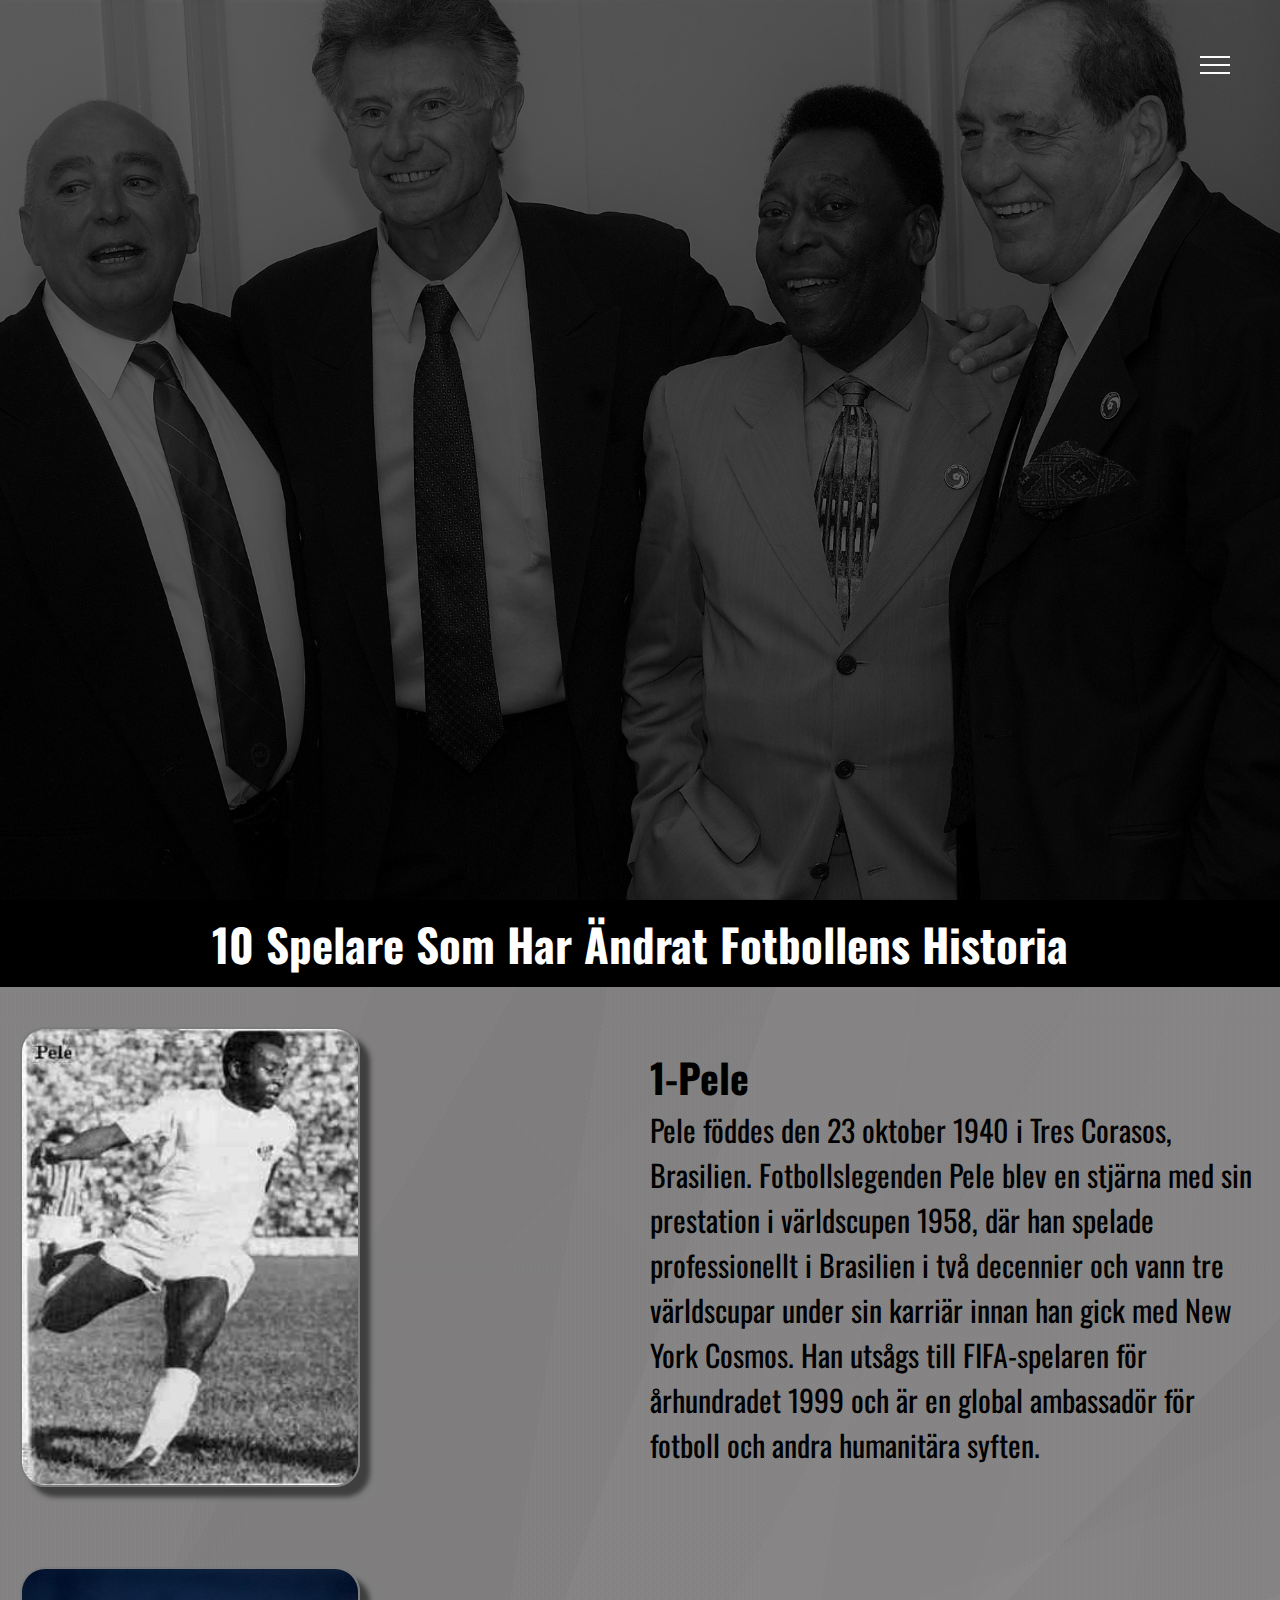
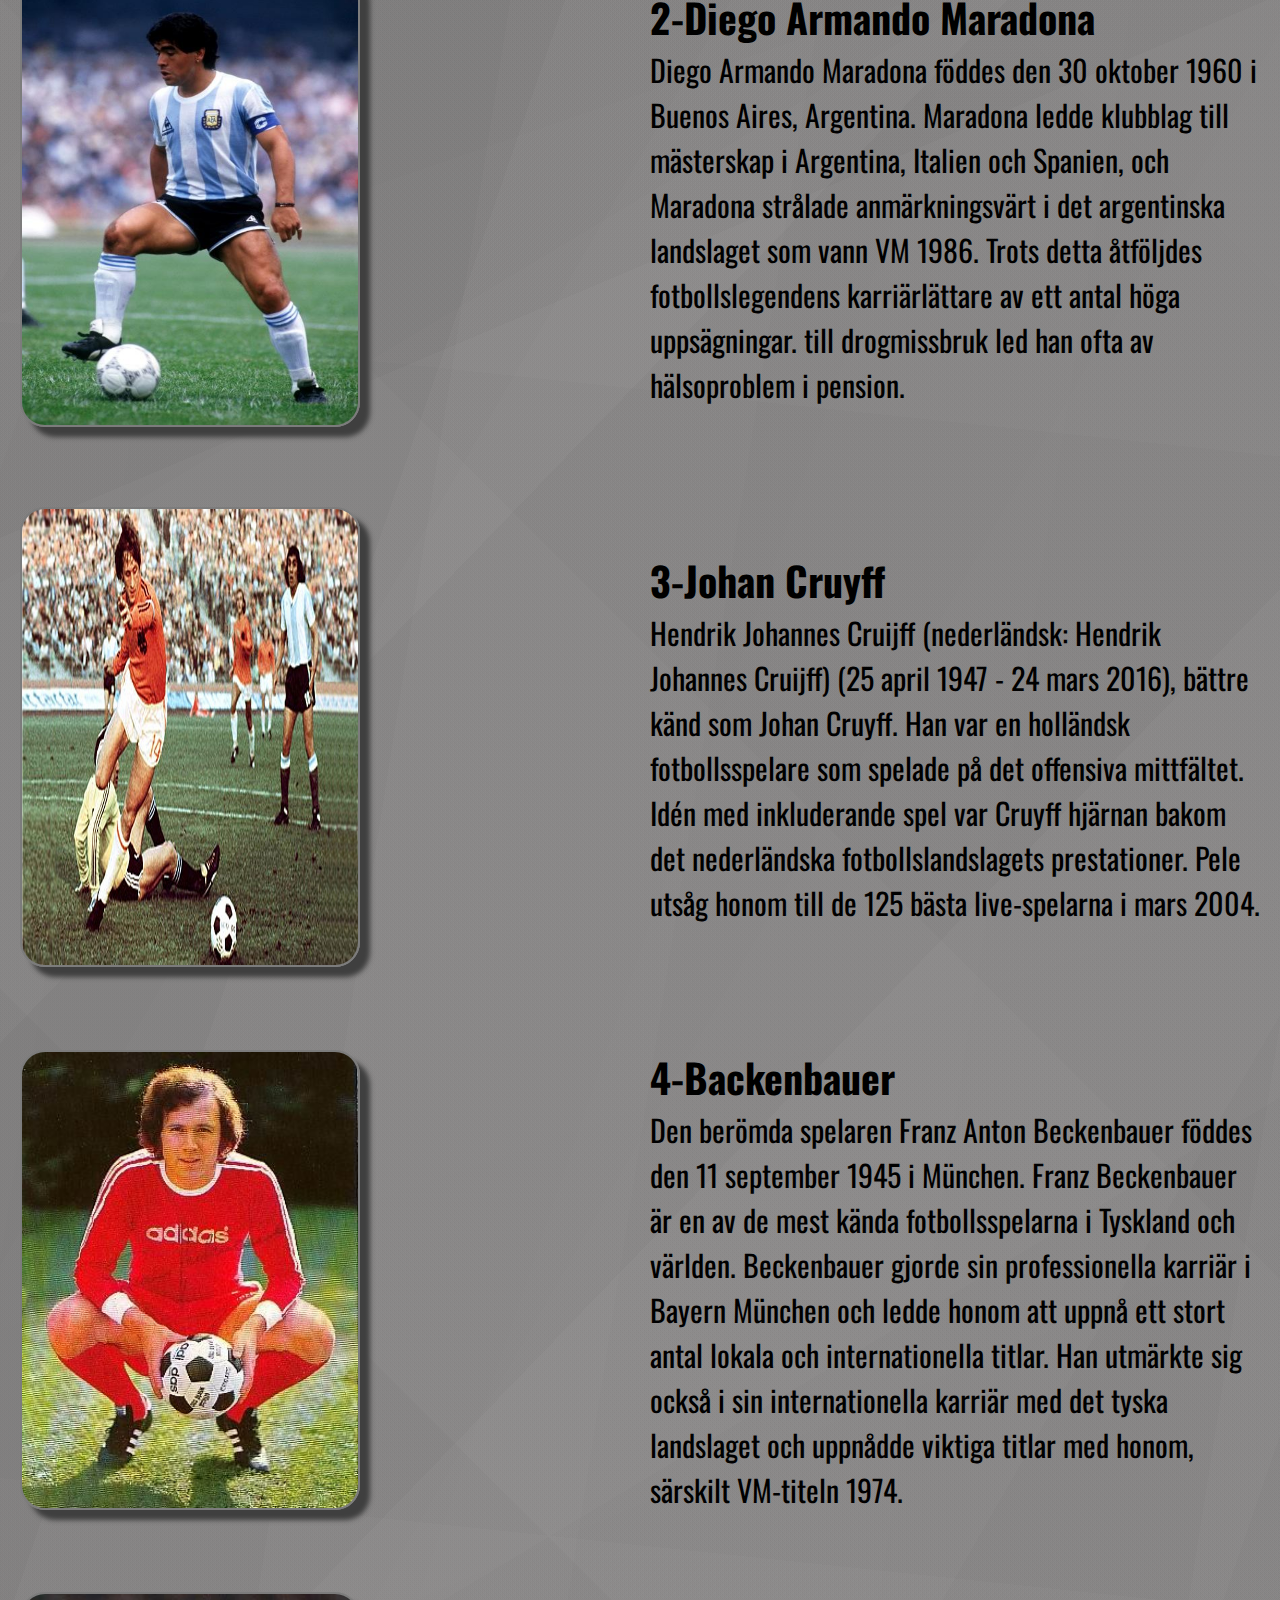
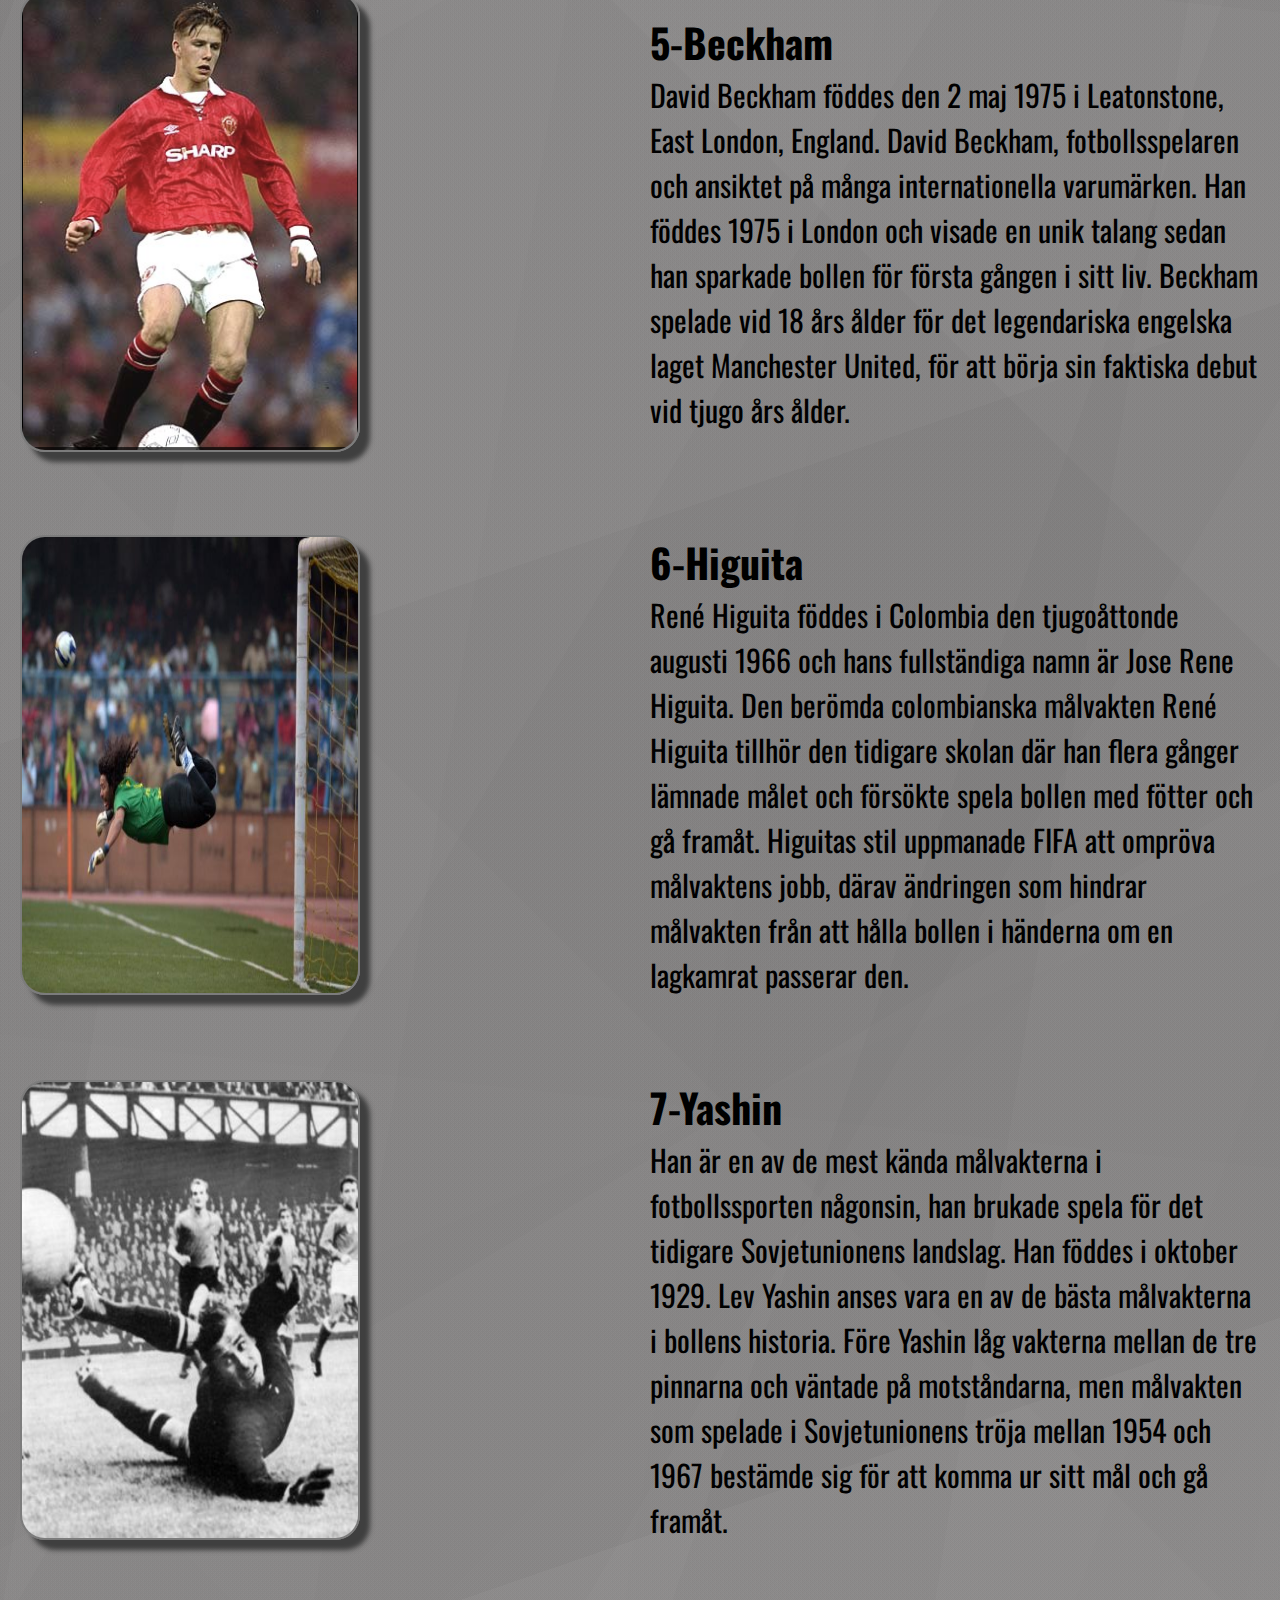
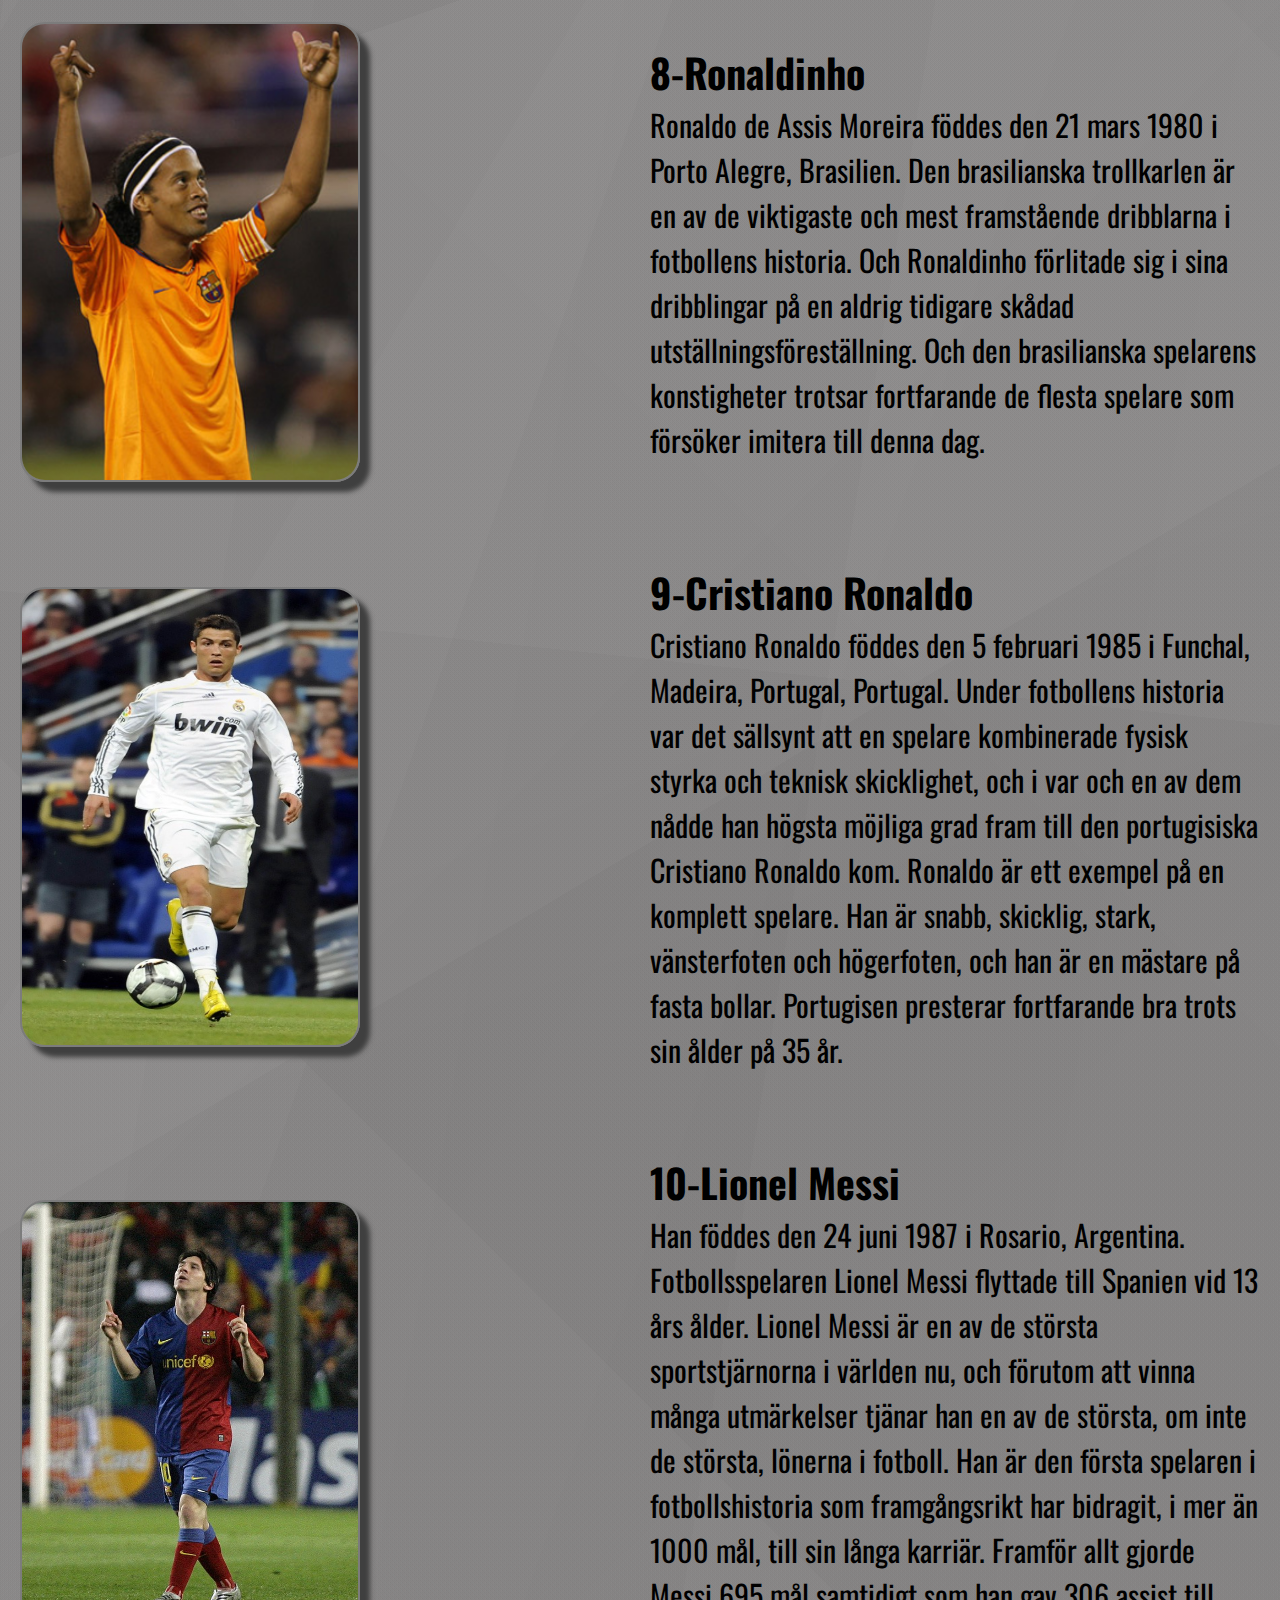
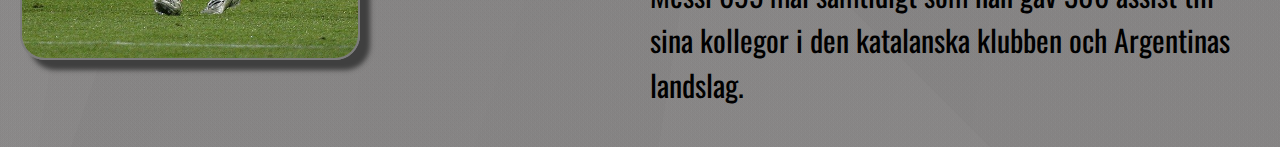
==== fotboll-spelare.html @ 87a8780b "Web Projekt Klar" ====
<!DOCTYPE html>
<html lang="en">
<head>
    <meta charset="UTF-8">
    <meta http-equiv="X-UA-Compatible" content="IE=edge">
    <meta name="viewport" content="width=device-width, initial-scale=1.0">
    <title>Document</title>
    <link rel="stylesheet" href="fotboll-spelare.css">

<link rel="preconnect" href="https://fonts.gstatic.com">

<link rel="preconnect" href="https://fonts.gstatic.com">

<link href="https://fonts.googleapis.com/css2?family=PT+Sans&display=swap" rel="stylesheet">

<link href="https://fonts.googleapis.com/css2?family=Karantina:wght@300;400;700&family=Source+Sans+Pro:ital,wght@0,300;1,200;1,300&display=swap" rel="stylesheet">

<link rel="preconnect" href="https://fonts.gstatic.com">
<link href="https://fonts.googleapis.com/css2?family=Oswald:wght@200&display=swap" rel="stylesheet">

</head>
<body>
    <div class="container">
        <div class="navbar-icon">
            <div class="linje linje-1"></div>
            <div class="linje linje-2"></div>
            <div class="linje linje-3"></div>

        </div>
        <header class="header">
            <div class="img-wrapper">
                <img src="bilder/legender2.jpg">
            </div>
            <div class="txt">
            <h1>Fotball legender</h1>
            </div>
        </header>

        <section class="sidebar">
            <ul class="menu">
                <li class="menu-item">
                    <a href="index.html" class="menu-link"data-content="Start Sidan">Start Sidan</a>
                </li>

                <li class="menu-item">
                    <a href="index2.html" class="menu-link"data-content="Historian">Historian</a>
                </li>

                <li class="menu-item">
                    <a href="om-mig.html" class="menu-link" data-content="Om Sidan">Om Sidan</a>
                </li>
            <li class="kontakt.html">
                <a href="kontakt.html"
                class="menu-link"data-content="Kontakt">Kontakt</a>
            </li>
        </ul>
        </section>

        <div class="innehåll">
            <h1>10 Spelare Som Har Ändrat Fotbollens Historia</h1>
            <div class="split">
              <div>
                <img src="bilder/pele.jpg" width="340" height="460">
              </div>
              <div>
                <h2>1-Pele</h2>
                <p>Pele föddes den 23 oktober 1940 i Tres Corasos, Brasilien. 
                    Fotbollslegenden Pele blev en stjärna med sin prestation i världscupen 1958, 
                    där han spelade professionellt i Brasilien i två decennier och vann tre världscupar under sin karriär innan han gick med New York Cosmos.
                    Han utsågs till FIFA-spelaren för århundradet 1999 och är en global ambassadör för fotboll och andra humanitära syften.</p>
              </div>
            </div>
          
          
     
    
          
            <div class="split">
              <div>
                <img src="bilder/maradona.jpg"width="340" height="460">
              </div>
              <div>
                <h2>2-Diego Armando Maradona</h2>
                <p>
                  Diego Armando Maradona föddes den 30 oktober 1960 i Buenos Aires, Argentina. Maradona ledde klubblag till mästerskap i Argentina, Italien och Spanien,
                  och Maradona strålade anmärkningsvärt i det argentinska landslaget som vann VM 1986. 
                  Trots detta åtföljdes fotbollslegendens karriärlättare av ett antal höga uppsägningar. till drogmissbruk led han ofta av hälsoproblem i pension.</p>
              </div>
            </div>
          

          
            <div class="split">
              <div>
                <img src="bilder/cruyff.jpg"width="340" height="460">
              </div>
              <div>
                <h2>3-Johan Cruyff</h2>
                <p>Hendrik Johannes Cruijff (nederländsk: Hendrik Johannes Cruijff) (25 april 1947 - 24 mars 2016), bättre känd som Johan Cruyff. 
                  Han var en holländsk fotbollsspelare som spelade på det offensiva mittfältet. 
                  Idén med inkluderande spel var Cruyff hjärnan bakom det nederländska fotbollslandslagets prestationer. 
                  Pele utsåg honom till de 125 bästa live-spelarna i mars 2004.</p>
              </div>
            </div>
          

          
            <div class="split">
              <div>
                <img src="bilder/backenbauer.jpg"width="340" height="460">
              </div>
              <div>
                <h2>4-Backenbauer</h2>
                <p>
                  Den berömda spelaren Franz Anton Beckenbauer föddes den 11 september 1945 i München. 
                  Franz Beckenbauer är en av de mest kända fotbollsspelarna i Tyskland och världen. 
                  Beckenbauer gjorde sin professionella karriär i Bayern München och ledde honom att uppnå ett stort antal lokala och internationella titlar. 
                  Han utmärkte sig också i sin internationella karriär med det tyska landslaget och uppnådde viktiga titlar med honom, särskilt VM-titeln 1974.</p>
              </div>
            </div>
          

          
            <div class="split">
              <div>
                <img src="bilder/beckham.png"width="340" height="460">
              </div>
              <div>
                <h2>5-Beckham</h2>
                <p>David Beckham föddes den 2 maj 1975 i Leatonstone, East London, England. David Beckham, 
                  fotbollsspelaren och ansiktet på många internationella varumärken. 
                  Han föddes 1975 i London och visade en unik talang sedan han sparkade bollen för första gången i sitt liv. 
                  Beckham spelade vid 18 års ålder för det legendariska engelska laget Manchester United, för att börja sin faktiska debut vid tjugo års ålder.
                  </p>
              </div>
            </div>
          

          
            <div class="split">
              <div>
                <img src="bilder/higuita.jpg"width="340" height="460">
              </div>
              <div>
                <h2>6-Higuita</h2>
                <p>René Higuita föddes i Colombia den tjugoåttonde augusti 1966 och hans fullständiga namn är Jose Rene Higuita. 
                  Den berömda colombianska målvakten René Higuita tillhör den tidigare skolan där han flera gånger lämnade målet och försökte spela bollen med fötter och gå framåt. 
                  Higuitas stil uppmanade FIFA att ompröva målvaktens jobb, 
                  därav ändringen som hindrar målvakten från att hålla bollen i händerna om en lagkamrat passerar den.</p>
              </div>
            </div>
          

          
            <div class="split">
              <div>
                <img src="bilder/yashin.jpg"width="340" height="460">
              </div>
              <div>
                <h2>7-Yashin</h2>
                <p>Han är en av de mest kända målvakterna i fotbollssporten någonsin, 
                  han brukade spela för det tidigare Sovjetunionens landslag. 
                  Han föddes i oktober 1929. Lev Yashin anses vara en av de bästa målvakterna i bollens historia. 
                  Före Yashin låg vakterna mellan de tre pinnarna och väntade på motståndarna, 
                  men målvakten som spelade i Sovjetunionens tröja mellan 1954 och 1967 bestämde sig för att komma ur sitt mål och gå framåt.</p>
              </div>
            </div>
          

            <div class="split">
              <div>
                <img src="bilder/ronaldinho.jpg"width="340" height="460">
              </div>
              <div>
                <h2>8-Ronaldinho</h2>
                <p>Ronaldo de Assis Moreira föddes den 21 mars 1980 i Porto Alegre, Brasilien. 
                  Den brasilianska trollkarlen är en av de viktigaste och mest framstående dribblarna i fotbollens historia. 
                  Och Ronaldinho förlitade sig i sina dribblingar på en aldrig tidigare skådad utställningsföreställning. 
                  Och den brasilianska spelarens konstigheter trotsar fortfarande de flesta spelare som försöker imitera till denna dag.</p>
              </div>
            </div>
          

          
            <div class="split">
              <div>
                <img src="bilder/cristiano.jpg"width="340" height="460">
              </div>
              <div>
                <h2>9-Cristiano Ronaldo</h2>
                <p>Cristiano Ronaldo föddes den 5 februari 1985 i Funchal, Madeira, Portugal, Portugal. 
                  Under fotbollens historia var det sällsynt att en spelare kombinerade fysisk styrka och teknisk skicklighet, 
                  och i var och en av dem nådde han högsta möjliga grad fram till den portugisiska Cristiano Ronaldo kom. 
                  Ronaldo är ett exempel på en komplett spelare. Han är snabb, skicklig, stark, vänsterfoten och högerfoten, 
                  och han är en mästare på fasta bollar. Portugisen presterar fortfarande bra trots sin ålder på 35 år.
                  </p>
              </div>
            </div>
          

       
            <div class="split">
              <div>
                <img src="bilder/messi.jpg"width="340" height="460">
              </div>
              <div>
                <h2>10-Lionel Messi</h2>
                <p>Han föddes den 24 juni 1987 i Rosario, Argentina. Fotbollsspelaren Lionel Messi flyttade till Spanien vid 13 års ålder. 
                  Lionel Messi är en av de största sportstjärnorna i världen nu, och förutom att vinna många utmärkelser tjänar han en av de största, 
                  om inte de största, lönerna i fotboll. Han är den första spelaren i fotbollshistoria som framgångsrikt har bidragit, i mer än 1000 mål, 
                  till sin långa karriär. 
                  Framför allt gjorde Messi 695 mål samtidigt som han gav 306 assist till sina kollegor i den katalanska klubben och Argentinas landslag.
                  </p>
              </div>
            </div>
          </div>

<script src="script.js"></script>
</body>
</html>
---- fotboll-spelare.css ----
*{
    margin: 0;
    padding: 0;
    outline: none;
    box-sizing: border-box;
    list-style: none;
    text-decoration: none;
}

html{
    font-size: 62.5%;
}
/* css för Navbarens utseende */
.navbar-icon{
width: 3rem ;
height: 3rem;
position: fixed;
top: 5rem;
right: 5rem;
z-index: 200;
display: flex;
flex-direction: column;
justify-content: space-evenly;
cursor: pointer;
transition:right 0.7s;
}
.change .navbar-icon{
    right: 20vw;
}

.linje{
width: 100%;
height: 0.2rem;
background-color:rgb(252, 252, 252);
box-shadow:0 0.1rem, 0.2rem rgba(0,0,0,0.2);

}

.change .linje-1{
    transform: rotate(45deg)
    translate(0.3rem, 0.8rem);
}
.change .linje-2{
    opacity: 0;
    visibility: hidden;
}
.change .linje-3{
    transform: rotate(-45deg)
    translate(0.3rem,-0.8rem);
}
/* slut på navbar */

/* css för backgrunden och texten*/
.header{
    width: 100%;
    height: 100vh;
    position: relative;
    perspective: 100rem;
    overflow: hidden;

}

.img-wrapper{
    width: 100%;
    height: 100%;
    background-color: rgba(0,0,0,
    1);

    overflow: hidden;

}
.img-wrapper img {
    width: 100%;
    height: 100%;
    object-fit: cover;
    opacity: 0.5;
    animation-name: scale;
    animation-duration: 10s;
}
@keyframes scale {
    0% {
        transform: scale(1.5);
    }
    100% {
        transform: scale(1);
    }
}


.txt h1:nth-child(1){
    position: absolute;
    top: 40%;
   text-align: center;
    font-family:'karantina',serif;
    font-size: 5.5vw;
    font-weight: 300;
    color: white;
    width: 100%;
    line-height: 10rem;
    letter-spacing: 1.5rem;
    text-shadow: 0 0.3rem, 0.5rem rgba(0,0,0,0.2);
    opacity: 0;
    animation: flytta-upp-texten 3s forwards;
   
}


@keyframes flytta-upp-texten {
0%{
    transform: translateY(40rem) rotatey(-20deg);
}
100% {
    transform: translateY(0)
    rotate(0);
    opacity: 1;
}
}
 .sidebar{
     width: 26vw;
     height: 100vh;
     position: fixed;
     top: 0;
     right: -40rem;
     background-color: black;
     transition: right 0.7s;
 }

 @media screen and (max-width: 44rem) {
  .sidebar{
    width: 34vw;
  }
}
 
 .change .sidebar{
     right: 0%;
 }
 .menu{
     position: absolute;
     top:40%;
     left: 50%;
     transform: translate(-50%,-50%);
 }

 .menu-link{
     font-family:'karantina';
     font-size: 6rem;
     color:rgb(255, 255, 255);
     position: relative;
 }

.menu-link::before{
    content: attr(data-content);
    position: absolute;
    top: 0;
    left: 0;
    color: rgb(196, 124, 17);
    width: 0;
    overflow: hidden;
    white-space: nowrap;
    transition:width 0.6s;
}
.menu-link:hover::before{
width: 100%;
}


/* Css för Innehållet */
.innehåll{
background-image: linear-gradient(161deg, rgba(121, 121, 121, 0.02) 0%, rgba(121, 121, 121, 0.02) 16.667%,rgba(193, 193, 193, 0.02) 16.667%, rgba(193, 193, 193, 0.02) 33.334%,rgba(177, 177, 177, 0.02) 33.334%, rgba(177, 177, 177, 0.02) 50.001000000000005%,rgba(5, 5, 5, 0.02) 50.001%, rgba(5, 5, 5, 0.02) 66.668%,rgba(229, 229, 229, 0.02) 66.668%, rgba(229, 229, 229, 0.02) 83.33500000000001%,rgba(211, 211, 211, 0.02) 83.335%, rgba(211, 211, 211, 0.02) 100.002%),linear-gradient(45deg, rgba(223, 223, 223, 0.02) 0%, rgba(223, 223, 223, 0.02) 14.286%,rgba(70, 70, 70, 0.02) 14.286%, rgba(70, 70, 70, 0.02) 28.572%,rgba(109, 109, 109, 0.02) 28.572%, rgba(109, 109, 109, 0.02) 42.858%,rgba(19, 19, 19, 0.02) 42.858%, rgba(19, 19, 19, 0.02) 57.144%,rgba(180, 180, 180, 0.02) 57.144%, rgba(180, 180, 180, 0.02) 71.42999999999999%,rgba(63, 63, 63, 0.02) 71.43%, rgba(63, 63, 63, 0.02) 85.71600000000001%,rgba(87, 87, 87, 0.02) 85.716%, rgba(87, 87, 87, 0.02) 100.002%),linear-gradient(337deg, rgba(142, 142, 142, 0.02) 0%, rgba(142, 142, 142, 0.02) 20%,rgba(164, 164, 164, 0.02) 20%, rgba(164, 164, 164, 0.02) 40%,rgba(203, 203, 203, 0.02) 40%, rgba(203, 203, 203, 0.02) 60%,rgba(228, 228, 228, 0.02) 60%, rgba(228, 228, 228, 0.02) 80%,rgba(54, 54, 54, 0.02) 80%, rgba(54, 54, 54, 0.02) 100%),linear-gradient(314deg, rgba(187, 187, 187, 0.02) 0%, rgba(187, 187, 187, 0.02) 12.5%,rgba(170, 170, 170, 0.02) 12.5%, rgba(170, 170, 170, 0.02) 25%,rgba(214, 214, 214, 0.02) 25%, rgba(214, 214, 214, 0.02) 37.5%,rgba(187, 187, 187, 0.02) 37.5%, rgba(187, 187, 187, 0.02) 50%,rgba(190, 190, 190, 0.02) 50%, rgba(190, 190, 190, 0.02) 62.5%,rgba(6, 6, 6, 0.02) 62.5%, rgba(6, 6, 6, 0.02) 75%,rgba(206, 206, 206, 0.02) 75%, rgba(206, 206, 206, 0.02) 87.5%,rgba(171, 171, 171, 0.02) 87.5%, rgba(171, 171, 171, 0.02) 100%),linear-gradient(300deg, rgba(243, 243, 243, 0.01) 0%, rgba(243, 243, 243, 0.01) 12.5%,rgba(209, 209, 209, 0.01) 12.5%, rgba(209, 209, 209, 0.01) 25%,rgba(179, 179, 179, 0.01) 25%, rgba(179, 179, 179, 0.01) 37.5%,rgba(3, 3, 3, 0.01) 37.5%, rgba(3, 3, 3, 0.01) 50%,rgba(211, 211, 211, 0.01) 50%, rgba(211, 211, 211, 0.01) 62.5%,rgba(151, 151, 151, 0.01) 62.5%, rgba(151, 151, 151, 0.01) 75%,rgba(16, 16, 16, 0.01) 75%, rgba(16, 16, 16, 0.01) 87.5%,rgba(242, 242, 242, 0.01) 87.5%, rgba(242, 242, 242, 0.01) 100%),linear-gradient(6deg, rgba(31, 31, 31, 0.02) 0%, rgba(31, 31, 31, 0.02) 20%,rgba(193, 193, 193, 0.02) 20%, rgba(193, 193, 193, 0.02) 40%,rgba(139, 139, 139, 0.02) 40%, rgba(139, 139, 139, 0.02) 60%,rgba(14, 14, 14, 0.02) 60%, rgba(14, 14, 14, 0.02) 80%,rgba(122, 122, 122, 0.02) 80%, rgba(122, 122, 122, 0.02) 100%),linear-gradient(279deg, rgba(190, 190, 190, 0.02) 0%, rgba(190, 190, 190, 0.02) 14.286%,rgba(160, 160, 160, 0.02) 14.286%, rgba(160, 160, 160, 0.02) 28.572%,rgba(23, 23, 23, 0.02) 28.572%, rgba(23, 23, 23, 0.02) 42.858%,rgba(60, 60, 60, 0.02) 42.858%, rgba(60, 60, 60, 0.02) 57.144%,rgba(149, 149, 149, 0.02) 57.144%, rgba(149, 149, 149, 0.02) 71.42999999999999%,rgba(4, 4, 4, 0.02) 71.43%, rgba(4, 4, 4, 0.02) 85.71600000000001%,rgba(50, 50, 50, 0.02) 85.716%, rgba(50, 50, 50, 0.02) 100.002%),linear-gradient(109deg, rgba(124, 124, 124, 0.03) 0%, rgba(124, 124, 124, 0.03) 12.5%,rgba(61, 61, 61, 0.03) 12.5%, rgba(61, 61, 61, 0.03) 25%,rgba(187, 187, 187, 0.03) 25%, rgba(187, 187, 187, 0.03) 37.5%,rgba(207, 207, 207, 0.03) 37.5%, rgba(207, 207, 207, 0.03) 50%,rgba(206, 206, 206, 0.03) 50%, rgba(206, 206, 206, 0.03) 62.5%,rgba(118, 118, 118, 0.03) 62.5%, rgba(118, 118, 118, 0.03) 75%,rgba(89, 89, 89, 0.03) 75%, rgba(89, 89, 89, 0.03) 87.5%,rgba(96, 96, 96, 0.03) 87.5%, rgba(96, 96, 96, 0.03) 100%),linear-gradient(329deg, rgba(35, 35, 35, 0.02) 0%, rgba(35, 35, 35, 0.02) 20%,rgba(246, 246, 246, 0.02) 20%, rgba(246, 246, 246, 0.02) 40%,rgba(118, 118, 118, 0.02) 40%, rgba(118, 118, 118, 0.02) 60%,rgba(245, 245, 245, 0.02) 60%, rgba(245, 245, 245, 0.02) 80%,rgba(140, 140, 140, 0.02) 80%, rgba(140, 140, 140, 0.02) 100%),linear-gradient(90deg, rgb(135,133,133),rgb(135,133,133));}

    .innehåll img {
      display: block;
      max-width: 90%;
      margin-left: 2rem;
      border:2px solid rgb(124, 124, 124);
      border-radius: 10%;
      -moz-box-shadow: 10px 10px 5px rgb(63, 63, 63);
      -webkit-box-shadow: 10px 10px 5px rgb(63, 63, 63);
      box-shadow: 10px 10px 5px rgb(63, 63, 63);
      -moz-border-radius:25px;
      -webkit-border-radius:25px;
      }

      .innehåll> .split{
        padding: 4rem 0;
        @media (min-width: 40em) {
          header,
          section {
            padding: 7rem 0;
          }
        }
      }


      .innehåll {
        margin-inline: auto;
        width: min(100%, 300rem);
      }
      
      .split {
        display: flex;
        flex-direction: column;
        justify-content: center;
        align-items: center;
      }
      
      @media (min-width: 40em) {
        .split {
          flex-direction: row;
        }
      
        .split > * {
          flex-basis: 100%;
        }
      
        .split > * + * {
          margin-left: 2em;
        }
      }

  .innehåll h1{
    background-color: rgb(0, 0, 0);
    color: white;
    text-align: center;
    font-size: 4.5rem;
    padding-bottom: 1rem;
    padding-top: 1rem;
    font-family: 'Oswald', sans-serif;
  }

.innehåll p{
  font-family: 'Oswald', sans-serif;
  font-size: 3rem;
  padding-right: 2rem;
}

@media (max-width: 69.5em) {
  .innehåll p {
    padding-top: 5rem;
  }
}

.innehåll h2{
  font-family: 'Oswald', sans-serif;
  font-size: 4rem;
  
}
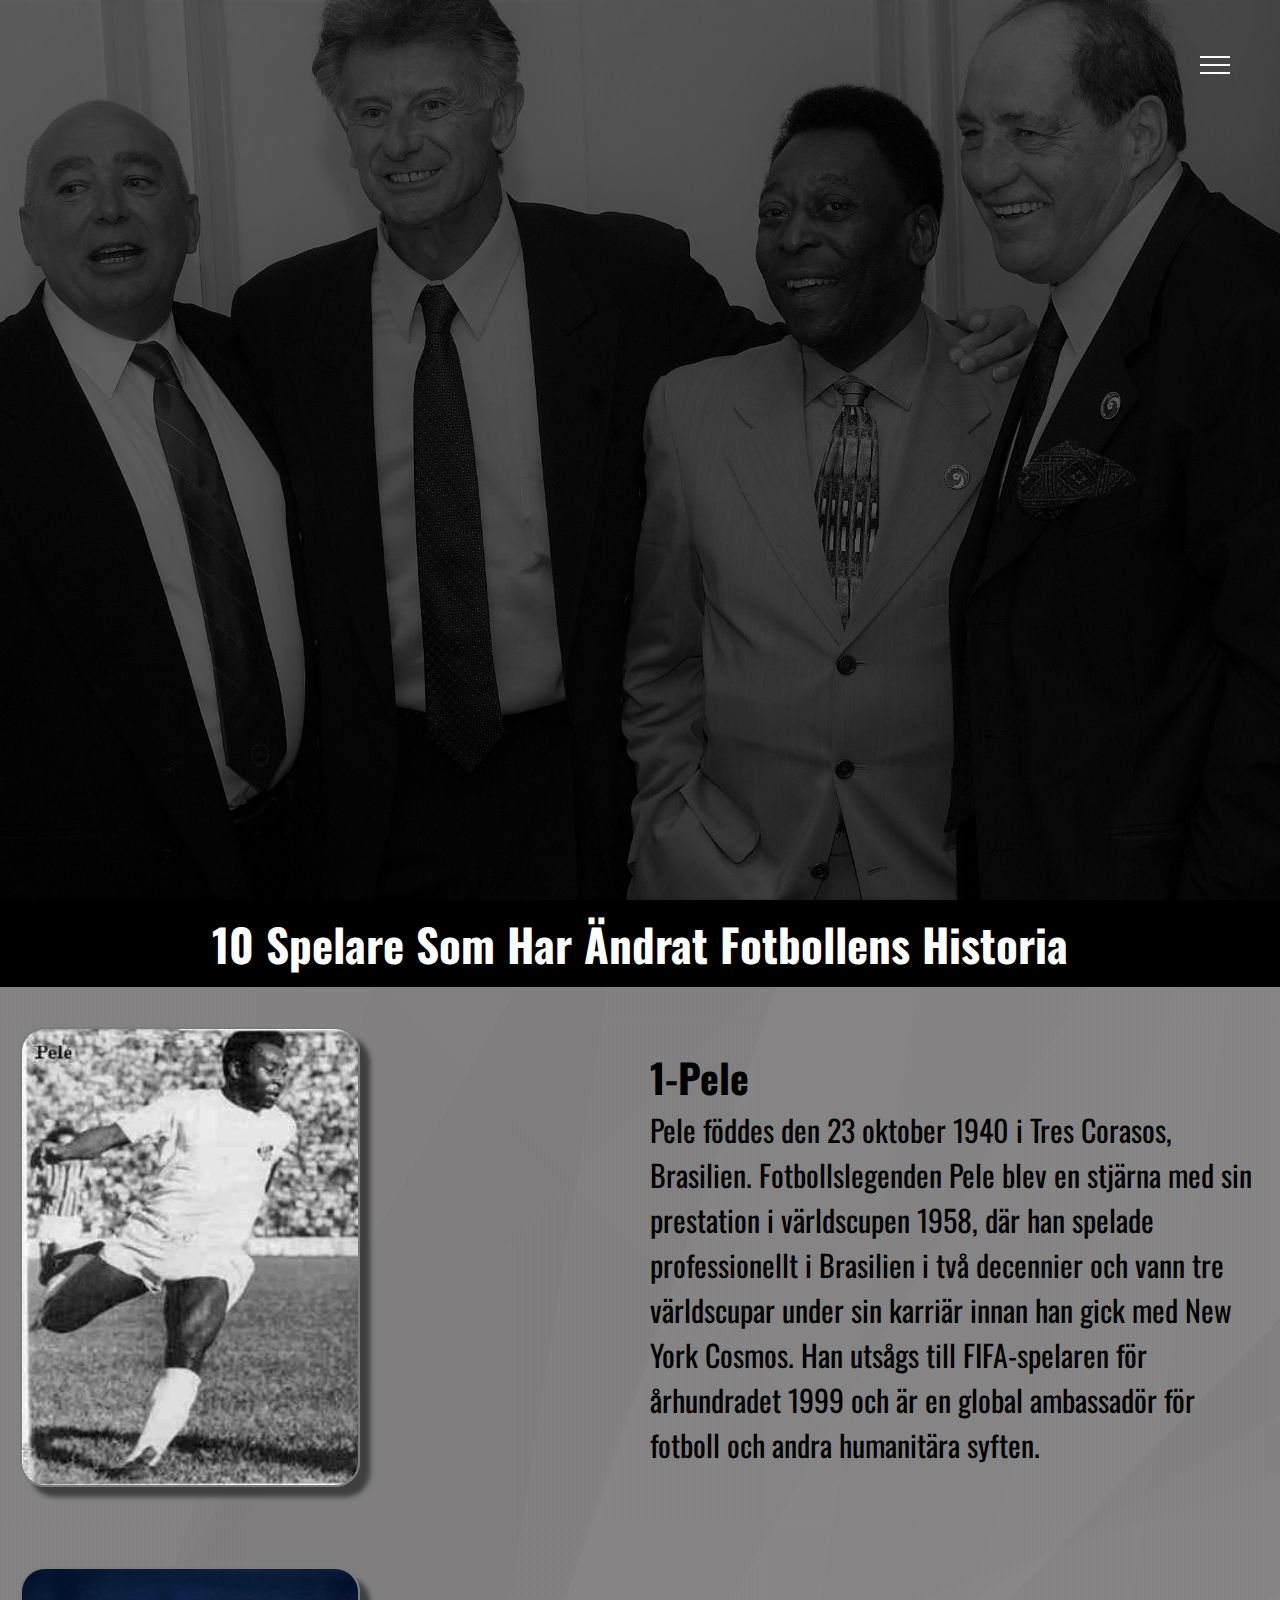
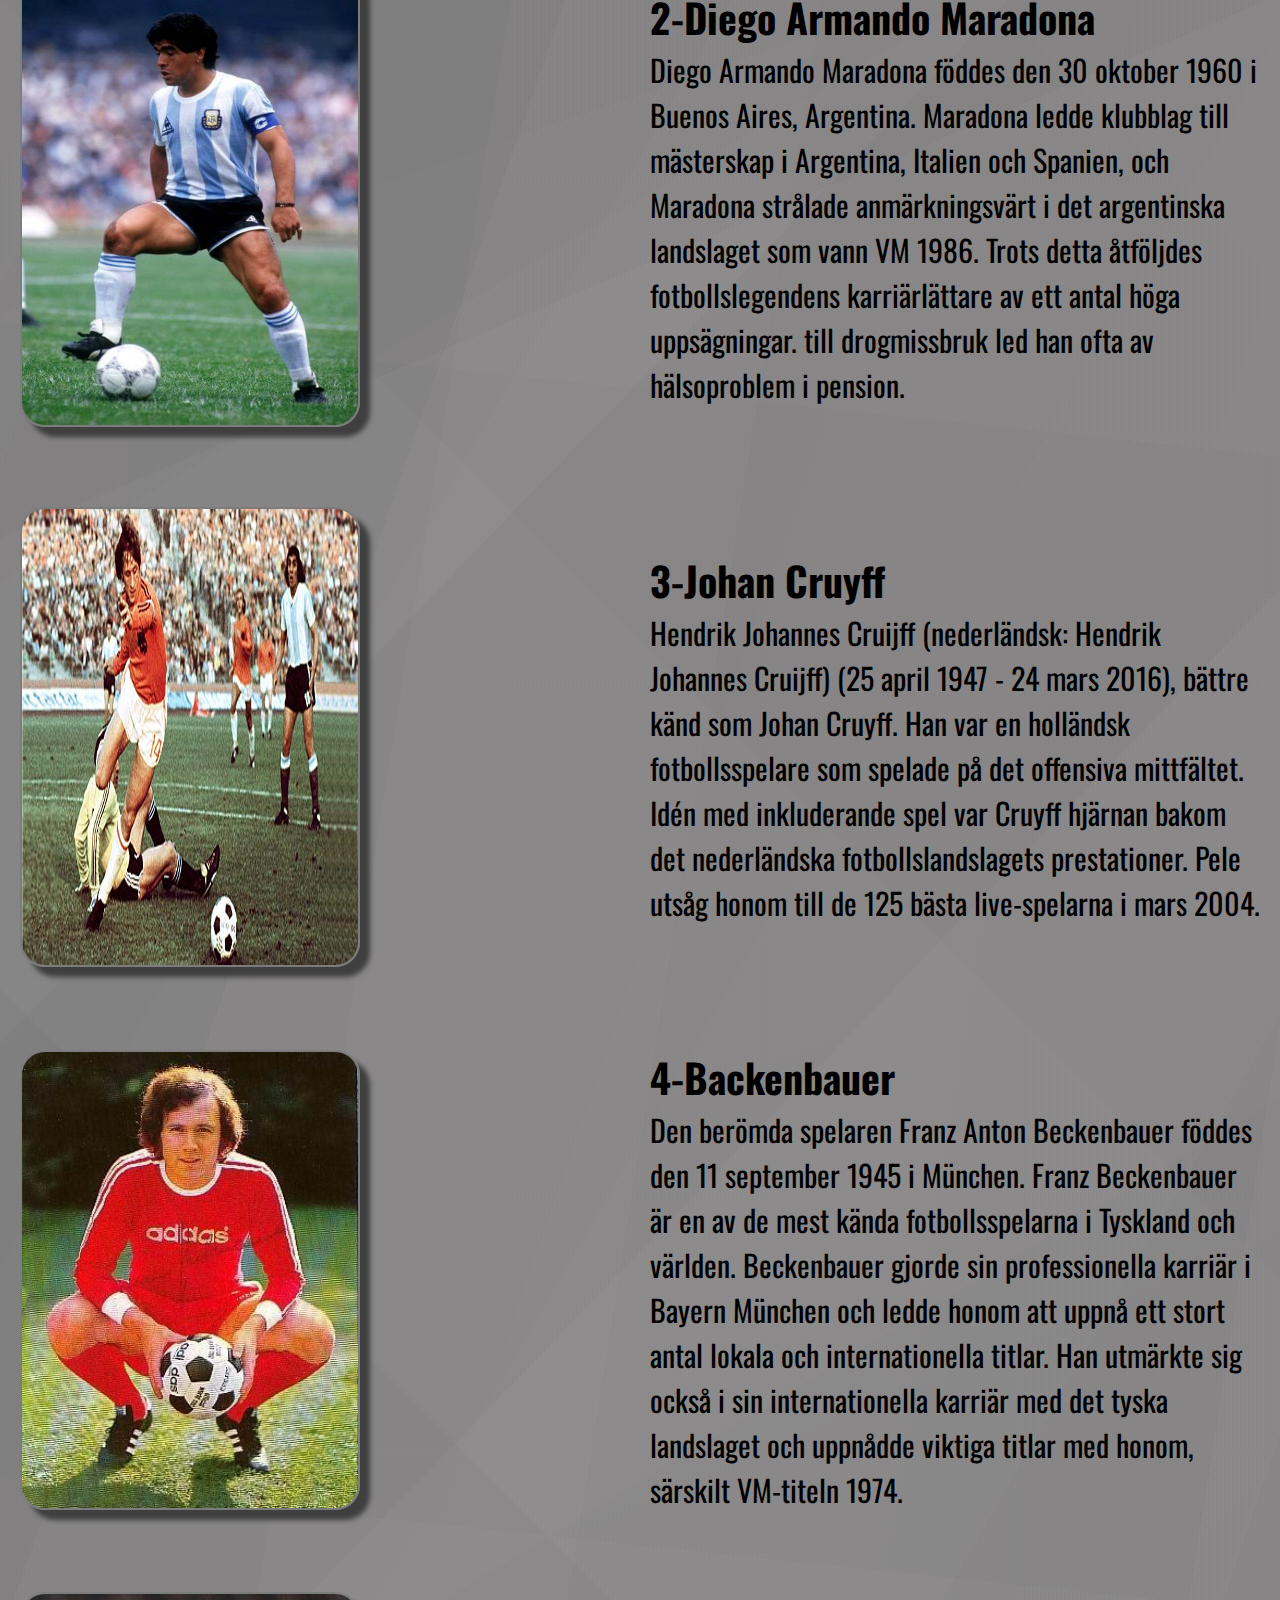
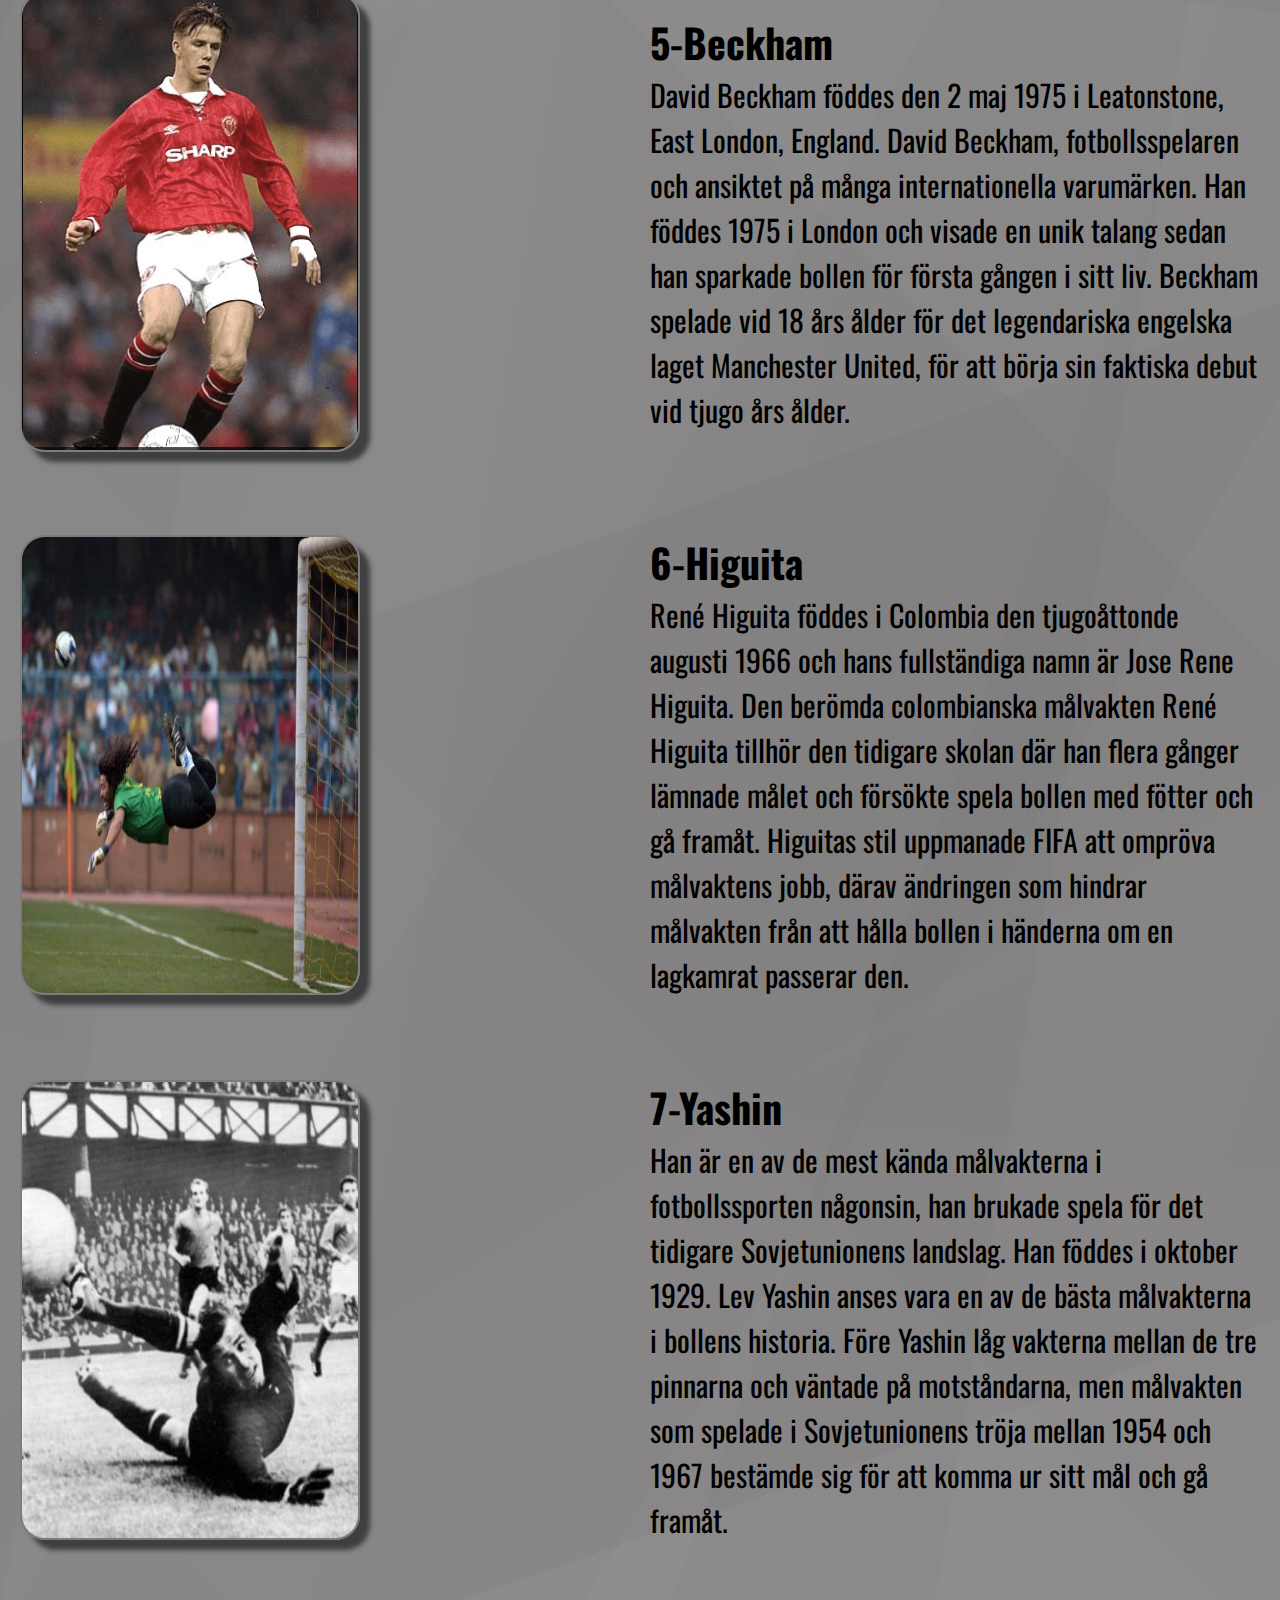
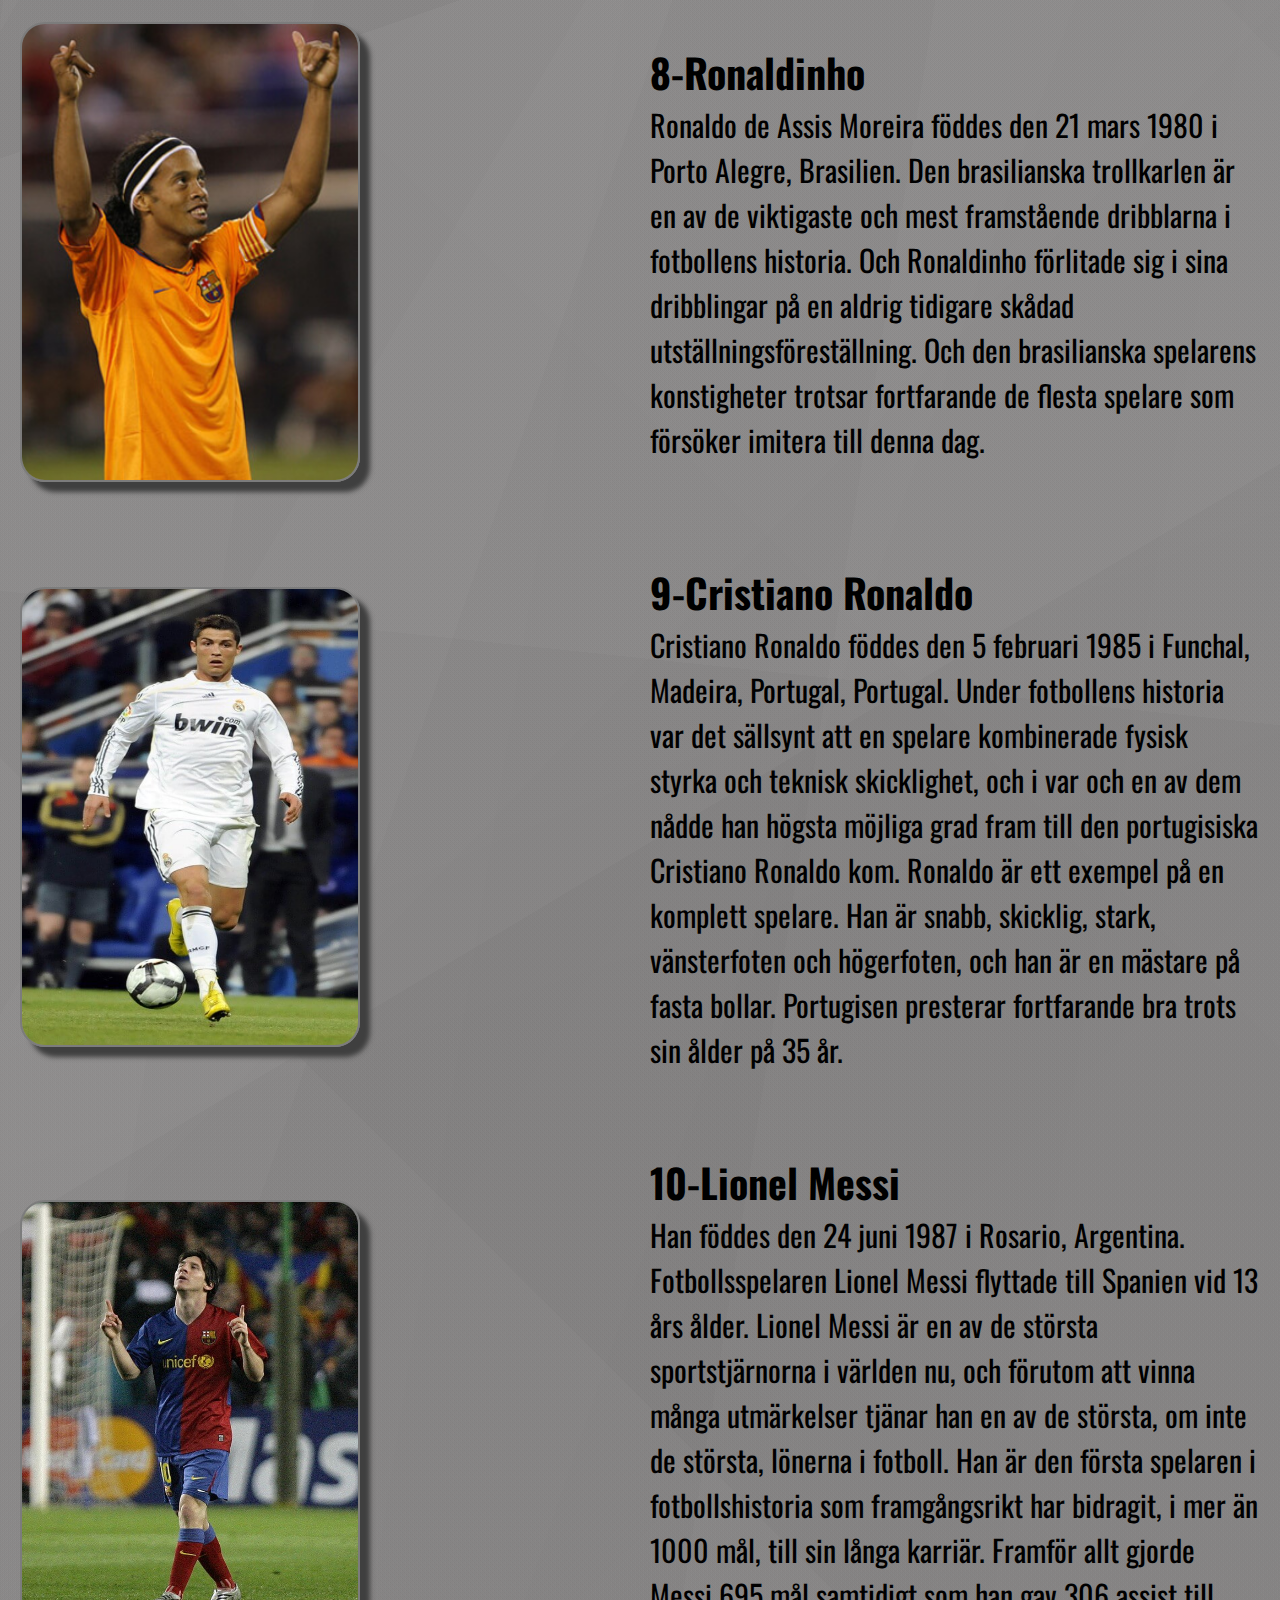
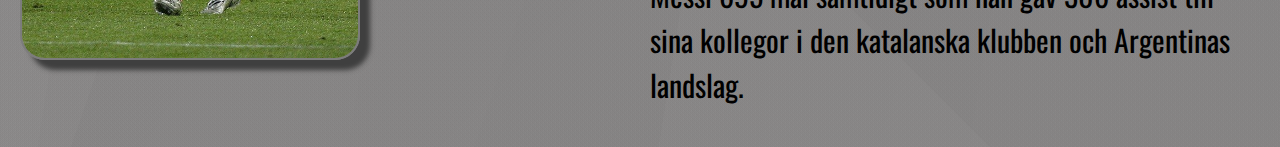
==== commit b5933d10: "KLAR" ====
--- a/fotboll-spelare.html
+++ b/fotboll-spelare.html
@@ -1,5 +1,5 @@
 <!DOCTYPE html>
-<html lang="en">
+<html lang="sv">
 <head>
     <meta charset="UTF-8">
     <meta http-equiv="X-UA-Compatible" content="IE=edge">
@@ -29,7 +29,7 @@
         </div>
         <header class="header">
             <div class="img-wrapper">
-                <img src="bilder/legender2.jpg">
+                <img src="bilder/legender2.jpg" alt="backgrund-bild">
             </div>
             <div class="txt">
             <h1>Fotball legender</h1>
@@ -39,11 +39,11 @@
         <section class="sidebar">
             <ul class="menu">
                 <li class="menu-item">
-                    <a href="index.html" class="menu-link"data-content="Start Sidan">Start Sidan</a>
+                    <a href="index.html" class="menu-link" data-content="Start Sidan">Start Sidan</a>
                 </li>
 
                 <li class="menu-item">
-                    <a href="index2.html" class="menu-link"data-content="Historian">Historian</a>
+                    <a href="index2.html" class="menu-link" data-content="Historian">Historian</a>
                 </li>
 
                 <li class="menu-item">
@@ -51,16 +51,17 @@
                 </li>
             <li class="kontakt.html">
                 <a href="kontakt.html"
-                class="menu-link"data-content="Kontakt">Kontakt</a>
+                class="menu-link" data-content="Kontakt">Kontakt</a>
             </li>
         </ul>
         </section>
+        </div>
 
         <div class="innehåll">
             <h1>10 Spelare Som Har Ändrat Fotbollens Historia</h1>
             <div class="split">
               <div>
-                <img src="bilder/pele.jpg" width="340" height="460">
+                <img src="bilder/pele.jpg" alt="pele-1" width="340" height="460">
               </div>
               <div>
                 <h2>1-Pele</h2>
@@ -77,7 +78,7 @@
           
             <div class="split">
               <div>
-                <img src="bilder/maradona.jpg"width="340" height="460">
+                <img src="bilder/maradona.jpg" alt="maradona-2" width="340" height="460">
               </div>
               <div>
                 <h2>2-Diego Armando Maradona</h2>
@@ -92,7 +93,7 @@
           
             <div class="split">
               <div>
-                <img src="bilder/cruyff.jpg"width="340" height="460">
+                <img src="bilder/cruyff.jpg" alt="cruyff" width="340" height="460">
               </div>
               <div>
                 <h2>3-Johan Cruyff</h2>
@@ -107,7 +108,7 @@
           
             <div class="split">
               <div>
-                <img src="bilder/backenbauer.jpg"width="340" height="460">
+                <img src="bilder/backenbauer.jpg" alt="backenbauer-4" width="340" height="460">
               </div>
               <div>
                 <h2>4-Backenbauer</h2>
@@ -123,7 +124,7 @@
           
             <div class="split">
               <div>
-                <img src="bilder/beckham.png"width="340" height="460">
+                <img src="bilder/beckham.png" alt="beckham-5" width="340" height="460">
               </div>
               <div>
                 <h2>5-Beckham</h2>
@@ -139,7 +140,7 @@
           
             <div class="split">
               <div>
-                <img src="bilder/higuita.jpg"width="340" height="460">
+                <img src="bilder/higuita.jpg" alt="higuita-6" width="340" height="460">
               </div>
               <div>
                 <h2>6-Higuita</h2>
@@ -154,7 +155,7 @@
           
             <div class="split">
               <div>
-                <img src="bilder/yashin.jpg"width="340" height="460">
+                <img src="bilder/yashin.jpg" alt="yashin-7" width="340" height="460">
               </div>
               <div>
                 <h2>7-Yashin</h2>
@@ -169,7 +170,7 @@
 
             <div class="split">
               <div>
-                <img src="bilder/ronaldinho.jpg"width="340" height="460">
+                <img src="bilder/ronaldinho.jpg" alt="ronaldinho-8" width="340" height="460">
               </div>
               <div>
                 <h2>8-Ronaldinho</h2>
@@ -184,7 +185,7 @@
           
             <div class="split">
               <div>
-                <img src="bilder/cristiano.jpg"width="340" height="460">
+                <img src="bilder/cristiano.jpg" alt="cristiano-9" width="340" height="460">
               </div>
               <div>
                 <h2>9-Cristiano Ronaldo</h2>
@@ -201,7 +202,7 @@
        
             <div class="split">
               <div>
-                <img src="bilder/messi.jpg"width="340" height="460">
+                <img src="bilder/messi.jpg" alt="messi-10" width="340" height="460">
               </div>
               <div>
                 <h2>10-Lionel Messi</h2>
--- a/fotboll-spelare.css
+++ b/fotboll-spelare.css
@@ -32,8 +32,6 @@
 width: 100%;
 height: 0.2rem;
 background-color:rgb(252, 252, 252);
-box-shadow:0 0.1rem, 0.2rem rgba(0,0,0,0.2);
-
 }
 
 .change .linje-1{
@@ -98,7 +96,6 @@
     width: 100%;
     line-height: 10rem;
     letter-spacing: 1.5rem;
-    text-shadow: 0 0.3rem, 0.5rem rgba(0,0,0,0.2);
     opacity: 0;
     animation: flytta-upp-texten 3s forwards;
    
@@ -193,7 +190,7 @@
 
 
       .innehåll {
-        margin-inline: auto;
+        margin: auto;
         width: min(100%, 300rem);
       }
       
